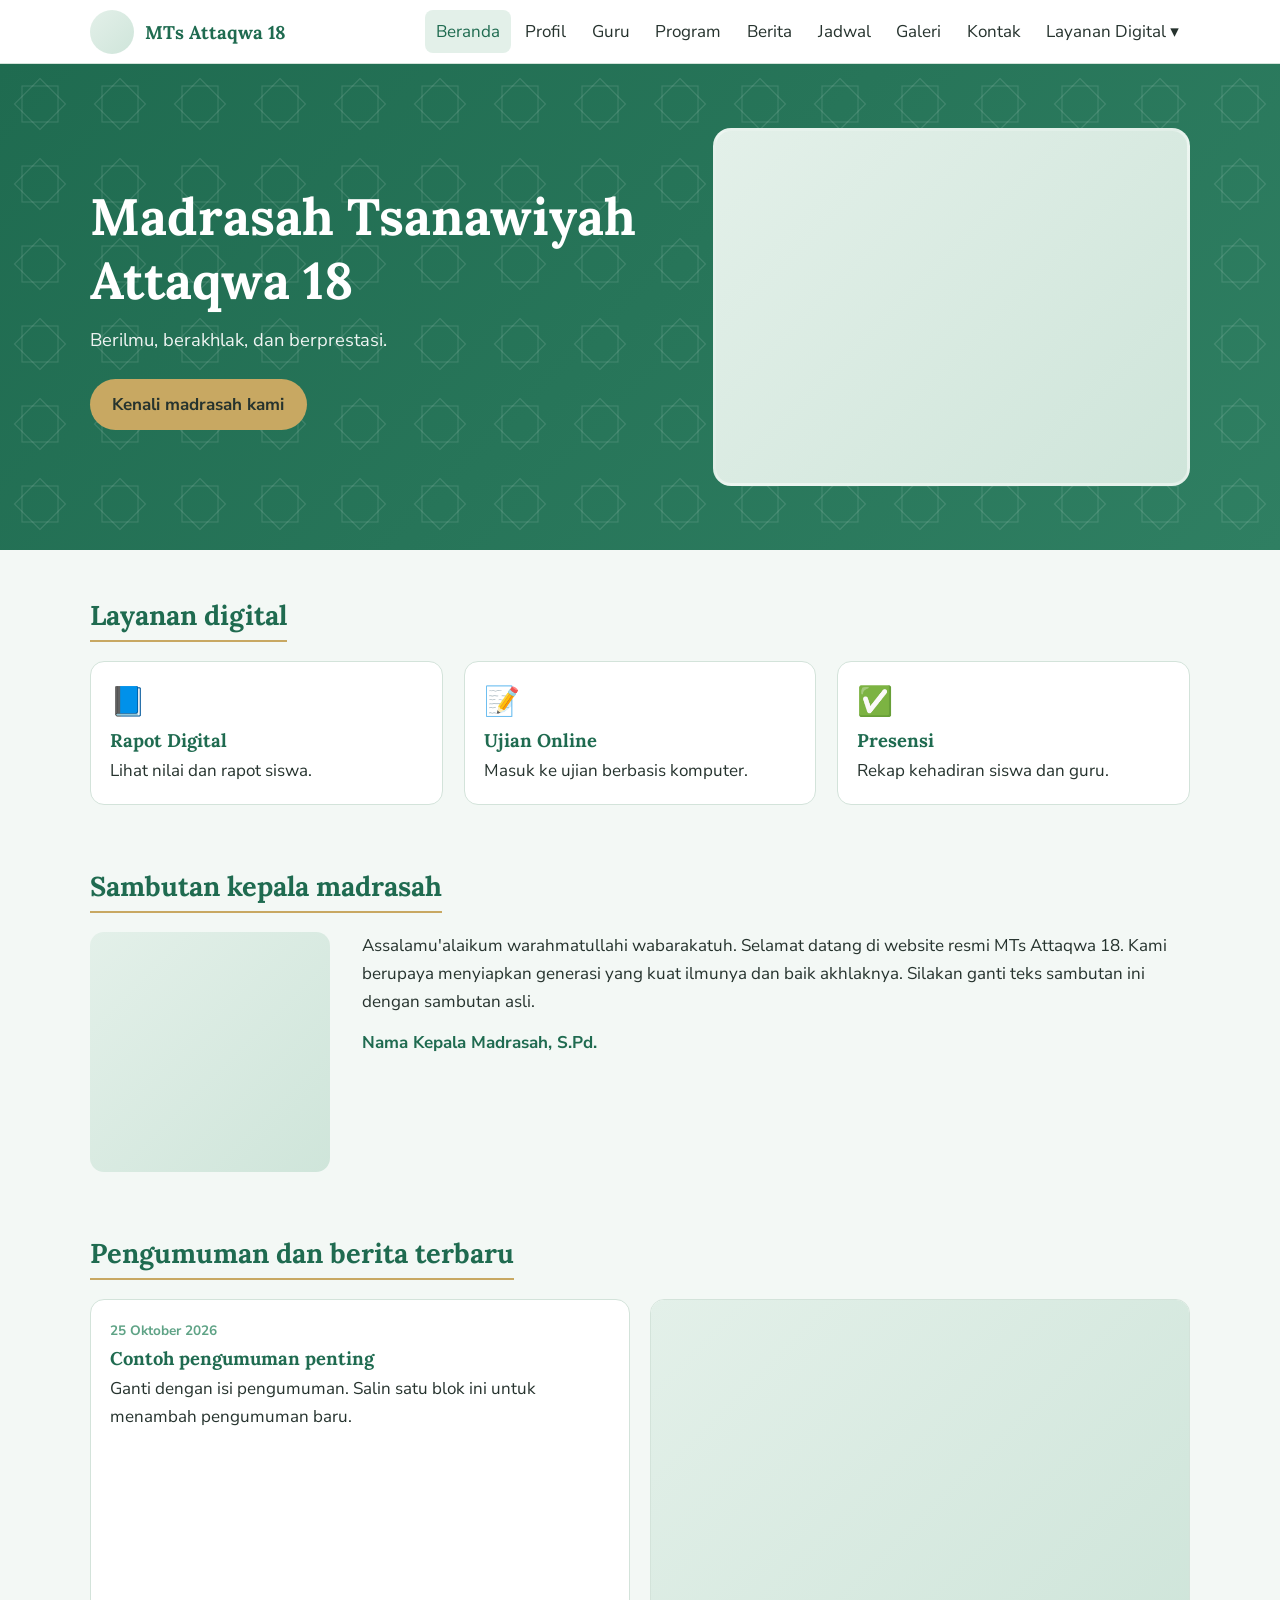
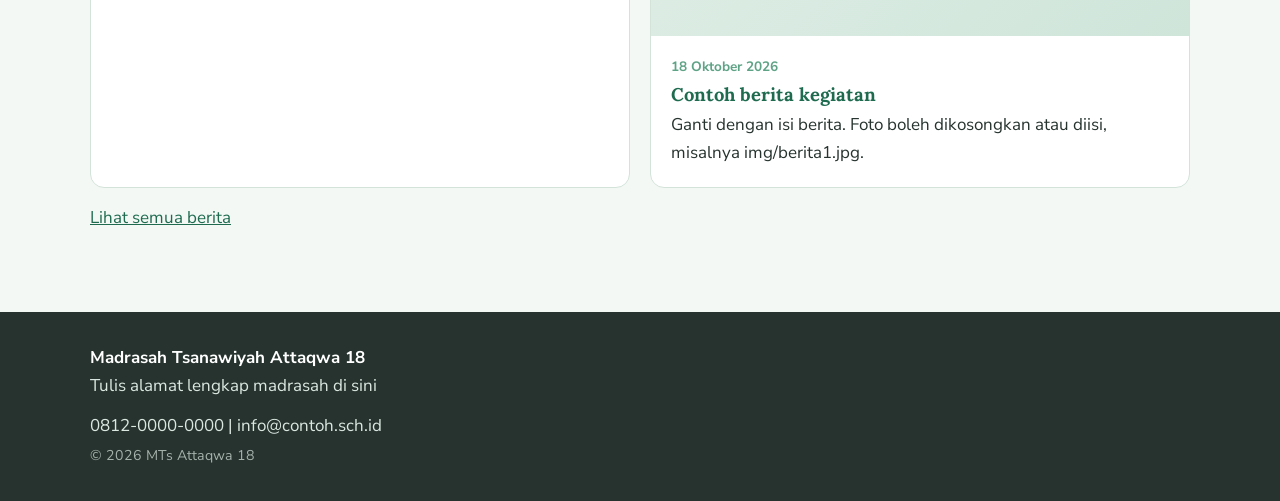
==== index.html @ 1e4f3863 "Add files via upload upload v1" ====
<!DOCTYPE html>
<html lang="id">
<head>
<meta charset="utf-8">
<meta name="viewport" content="width=device-width, initial-scale=1">
<title>Beranda | MTs Attaqwa 18</title>
<link rel="preconnect" href="https://fonts.googleapis.com">
<link href="https://fonts.googleapis.com/css2?family=Lora:wght@600;700&family=Nunito+Sans:wght@400;700&display=swap" rel="stylesheet">
<link rel="stylesheet" href="style.css">
</head>
<body data-page="index">
<div id="head"></div>
<main id="main"></main>
<div id="foot"></div>
<script src="data.js"></script>
<script src="script.js"></script>
</body>
</html>
---- style.css ----
:root{--g:#1F6B50;--g2:#5FA386;--bg:#F3F8F5;--ink:#26332E;--gold:#C8A862;--line:#d3e3da;--soft:#E3F0E9}
*{box-sizing:border-box;margin:0}
body{font:17px/1.65 "Nunito Sans",system-ui,sans-serif;color:var(--ink);background:var(--bg)}
h1,h2,h3{font-family:Lora,Georgia,serif;line-height:1.25;color:var(--g)}
h2{font-size:1.7rem;margin-bottom:1.2rem;padding-bottom:.5rem;border-bottom:2px solid var(--gold);display:inline-block}
h3{font-size:1.15rem;margin:1.2rem 0 .3rem}.card h3{margin-top:.2rem}
a{color:var(--g)}p+p{margin-top:.8rem}ul{padding-left:1.3rem}
:focus-visible{outline:3px solid var(--gold);outline-offset:2px}
.wrap{width:min(1100px,92%);margin-inline:auto}
.sec{padding:3rem 0 1rem}.prose{max-width:70ch}.more{margin-top:1rem}
/* header */
.top{background:#fff;border-bottom:1px solid var(--line);position:sticky;top:0;z-index:10}
.bar{display:flex;align-items:center;justify-content:space-between;gap:1rem;padding:.6rem 0}
.brand{display:flex;align-items:center;gap:.7rem;text-decoration:none;font:700 1.15rem Lora,serif;color:var(--g)}
.logo{width:44px;height:44px;border-radius:50%}
nav{display:flex;align-items:center;gap:.2rem}
nav a,.ddb{padding:.45rem .7rem;border-radius:8px;text-decoration:none;color:var(--ink);font:inherit;background:none;border:0;cursor:pointer}
nav a:hover,.ddb:hover,nav a[aria-current]{background:var(--soft);color:var(--g)}
.ddb::after{content:" \25BE"}
.dd{position:relative}.ddm{display:none;position:absolute;right:0;top:100%;min-width:210px;background:#fff;border:1px solid var(--line);border-radius:10px;padding:.4rem;box-shadow:0 8px 24px rgba(31,107,80,.12)}
.dd.open .ddm{display:block}.ddm a{display:block}
.burger{display:none;border:1px solid var(--line);background:#fff;border-radius:8px;padding:.4rem .8rem;font:inherit;color:var(--g)}
/* hero */
.hero{color:#fff;background:linear-gradient(135deg,#1F6B50,#2F7F62);position:relative}
.hero::before{content:"";position:absolute;inset:0;background:url("data:image/svg+xml,%3Csvg xmlns='http://www.w3.org/2000/svg' width='80' height='80'%3E%3Cg fill='none' stroke='%23fff' stroke-opacity='.13'%3E%3Crect x='22' y='22' width='36' height='36'/%3E%3Crect x='22' y='22' width='36' height='36' transform='rotate(45 40 40)'/%3E%3C/g%3E%3C/svg%3E")}
.hero-in{position:relative;display:grid;grid-template-columns:1.1fr .9fr;gap:2.5rem;align-items:center;padding:4rem 0}
.hero h1{color:#fff;font-size:clamp(2rem,4.5vw,3.2rem);margin-bottom:.8rem}
.hero p{font-size:1.15rem;opacity:.92;margin-bottom:1.5rem}
.btn{display:inline-block;background:var(--gold);color:#26332E;padding:.7rem 1.4rem;border-radius:999px;font-weight:700;text-decoration:none}
.btn:hover{background:#d6b974}
/* kartu */
.grid{display:grid;gap:1.3rem}.g3{grid-template-columns:repeat(auto-fit,minmax(250px,1fr))}.g4{grid-template-columns:repeat(auto-fit,minmax(200px,1fr))}
.card{background:#fff;border:1px solid var(--line);border-radius:14px;overflow:hidden;color:inherit;text-decoration:none;display:block}
.pad{padding:1rem 1.2rem 1.2rem}
.svc{transition:border-color .2s}.svc:hover{border-color:var(--g2)}.ico{font-size:1.8rem}
time{font-size:.85rem;color:var(--g2);font-weight:700}
.ph{background:linear-gradient(135deg,var(--soft),#cfe5da);overflow:hidden}
.ph img{width:100%;height:100%;object-fit:cover;display:block}
.thumb{aspect-ratio:16/10}.portrait{aspect-ratio:1;border-radius:14px}.card .portrait{border-radius:0}
.hero-img{aspect-ratio:4/3;border-radius:18px;border:3px solid rgba(255,255,255,.35)}
.split{display:grid;grid-template-columns:240px 1fr;gap:2rem;align-items:start}
.who{font-weight:700;color:var(--g)}
.map{width:100%;height:340px;border:0;border-radius:14px}
#main .split:has(.map){grid-template-columns:1fr 1fr}
/* jadwal */
.sel select{margin-left:.5rem;padding:.4rem .7rem;border-radius:8px;border:1px solid var(--line);font:inherit}
.scroll{overflow-x:auto;margin-top:1rem}
table{border-collapse:collapse;width:100%;min-width:640px;background:#fff}
th,td{border:1px solid var(--line);padding:.6rem .8rem;text-align:left}
thead th{background:var(--g);color:#fff}tbody th{background:var(--soft);white-space:nowrap}
footer{margin-top:4rem;background:#26332E;color:#dbe7e1;padding:2rem 0}
footer strong{color:#fff}footer small{opacity:.7}
@media(max-width:800px){
  .burger{display:block}
  nav{display:none;position:absolute;left:0;right:0;top:100%;background:#fff;flex-direction:column;align-items:stretch;padding:.6rem 4%;border-bottom:1px solid var(--line)}
  nav.open{display:flex}.ddm{position:static;box-shadow:none;margin-top:.3rem}
  .hero-in,.split,#main .split:has(.map){grid-template-columns:1fr}
  .split .portrait{max-width:200px}
}
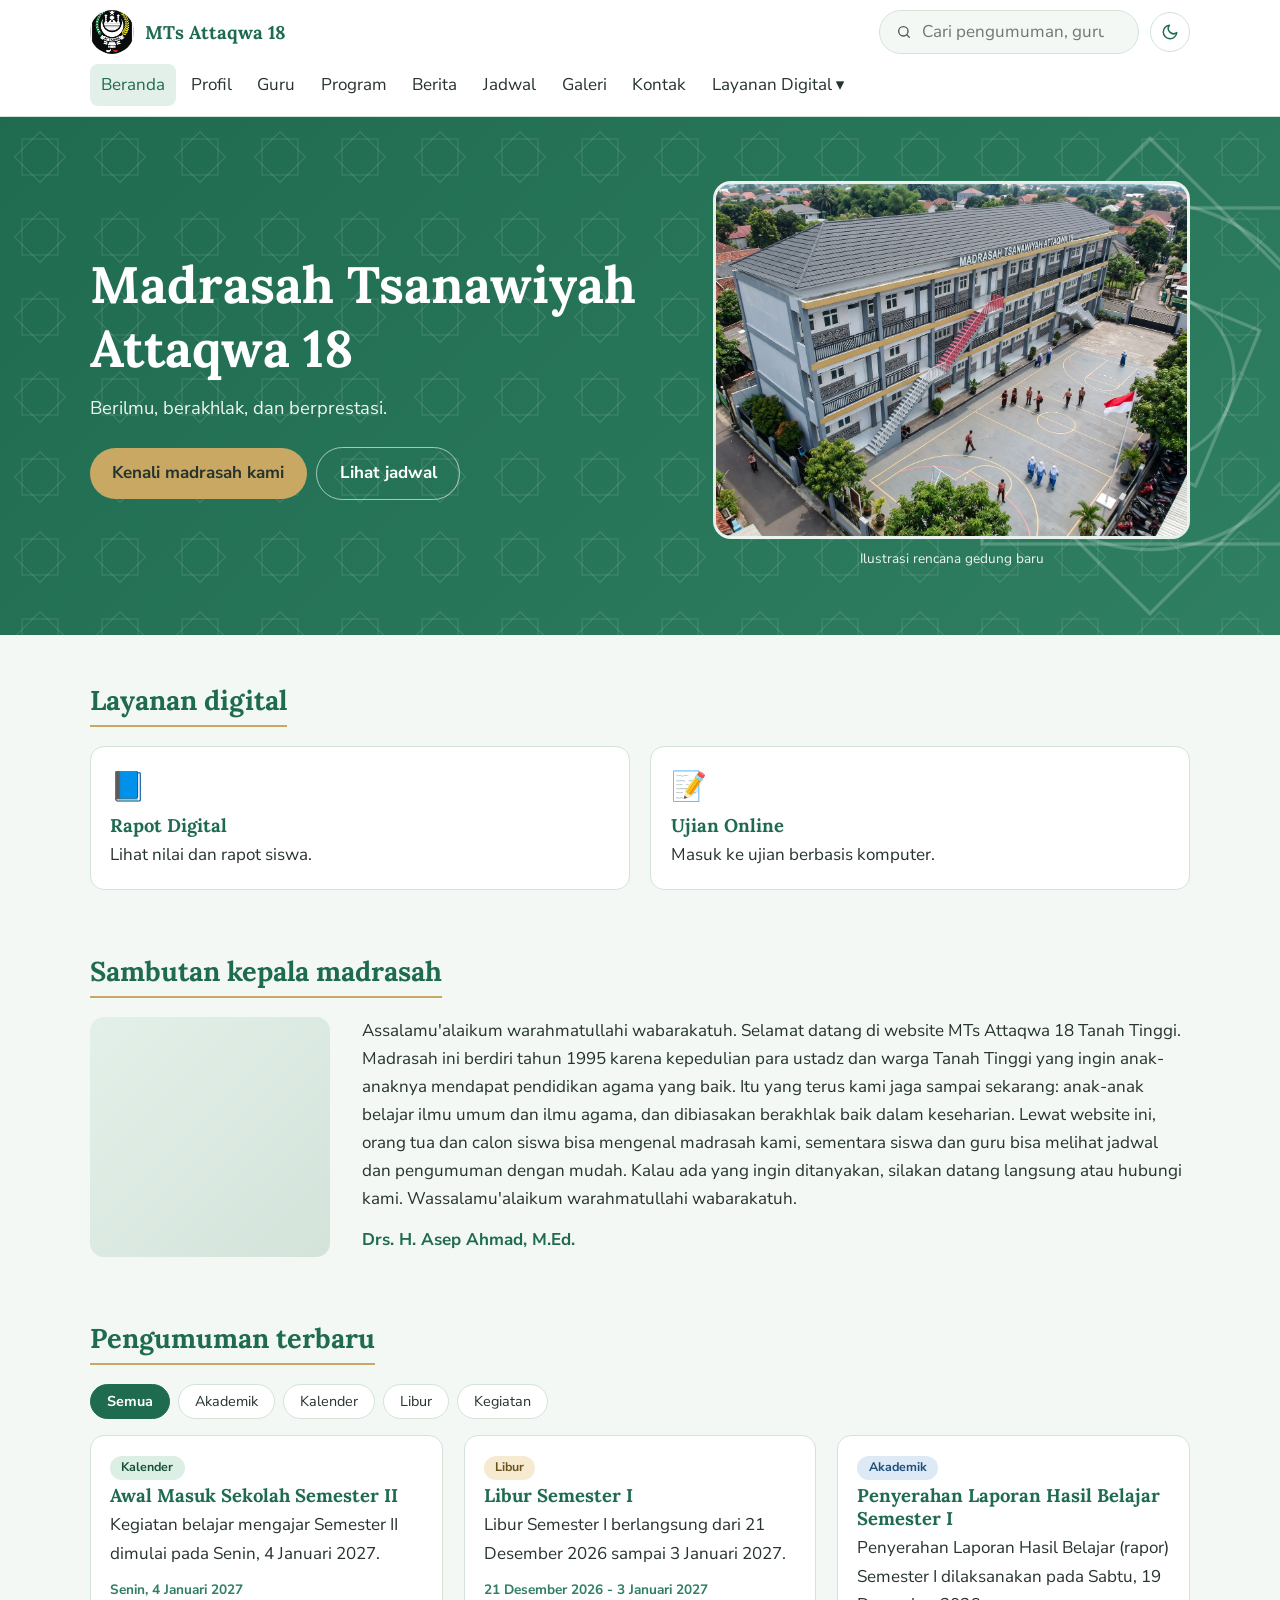
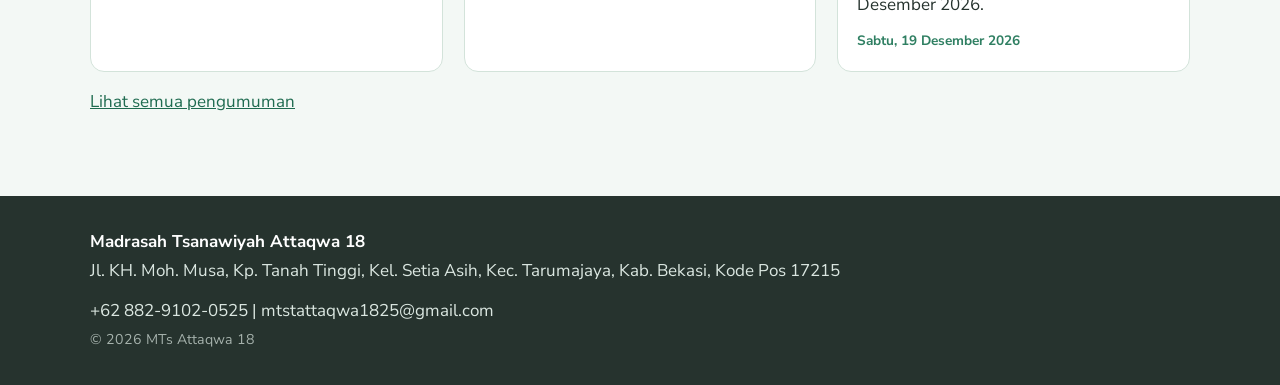
==== commit f263f5dc: "Add files via upload v8" ====
--- a/index.html
+++ b/index.html
@@ -4,6 +4,20 @@
 <meta charset="utf-8">
 <meta name="viewport" content="width=device-width, initial-scale=1">
 <title>Beranda | MTs Attaqwa 18</title>
+<meta name="description" content="Website resmi Madrasah Tsanawiyah Attaqwa 18 Tanah Tinggi, Tarumajaya, Bekasi: profil madrasah, jadwal pelajaran, pengumuman, dan layanan digital.">
+<meta name="theme-color" content="#1F6B50">
+<link rel="icon" href="img/logo.png">
+<link rel="canonical" href="https://mtsattaqwa18.github.io/">
+<meta property="og:type" content="website">
+<meta property="og:locale" content="id_ID">
+<meta property="og:site_name" content="MTs Attaqwa 18">
+<meta property="og:title" content="Beranda | MTs Attaqwa 18">
+<meta property="og:description" content="Website resmi Madrasah Tsanawiyah Attaqwa 18 Tanah Tinggi, Tarumajaya, Bekasi: profil madrasah, jadwal pelajaran, pengumuman, dan layanan digital.">
+<meta property="og:url" content="https://mtsattaqwa18.github.io/">
+<meta property="og:image" content="https://mtsattaqwa18.github.io/img/share.jpg">
+<meta property="og:image:width" content="1200">
+<meta property="og:image:height" content="630">
+<meta name="twitter:card" content="summary_large_image">
 <link rel="preconnect" href="https://fonts.googleapis.com">
 <link href="https://fonts.googleapis.com/css2?family=Lora:wght@600;700&family=Nunito+Sans:wght@400;700&display=swap" rel="stylesheet">
 <link rel="stylesheet" href="style.css">
--- a/style.css
+++ b/style.css
@@ -1,4 +1,4 @@
-:root{--g:#1F6B50;--g2:#5FA386;--bg:#F3F8F5;--ink:#26332E;--gold:#C8A862;--line:#d3e3da;--soft:#E3F0E9}
+:root{--sf:#fff;--mut:#4a5a54;--dt:#2F7F62;--g:#1F6B50;--g2:#5FA386;--bg:#F3F8F5;--ink:#26332E;--gold:#C8A862;--line:#d3e3da;--soft:#E3F0E9}
 *{box-sizing:border-box;margin:0}
 body{font:17px/1.65 "Nunito Sans",system-ui,sans-serif;color:var(--ink);background:var(--bg)}
 h1,h2,h3{font-family:Lora,Georgia,serif;line-height:1.25;color:var(--g)}
@@ -9,7 +9,7 @@
 .wrap{width:min(1100px,92%);margin-inline:auto}
 .sec{padding:3rem 0 1rem}.prose{max-width:70ch}.more{margin-top:1rem}
 /* header */
-.top{background:#fff;border-bottom:1px solid var(--line);position:sticky;top:0;z-index:10}
+.top{background:var(--sf);border-bottom:1px solid var(--line);position:sticky;top:0;z-index:10}
 .bar{display:flex;align-items:center;justify-content:space-between;gap:1rem;padding:.6rem 0}
 .brand{display:flex;align-items:center;gap:.7rem;text-decoration:none;font:700 1.15rem Lora,serif;color:var(--g)}
 .logo{width:44px;height:44px;border-radius:50%}
@@ -17,24 +17,25 @@
 nav a,.ddb{padding:.45rem .7rem;border-radius:8px;text-decoration:none;color:var(--ink);font:inherit;background:none;border:0;cursor:pointer}
 nav a:hover,.ddb:hover,nav a[aria-current]{background:var(--soft);color:var(--g)}
 .ddb::after{content:" \25BE"}
-.dd{position:relative}.ddm{display:none;position:absolute;right:0;top:100%;min-width:210px;background:#fff;border:1px solid var(--line);border-radius:10px;padding:.4rem;box-shadow:0 8px 24px rgba(31,107,80,.12)}
+.dd{position:relative}.ddm{display:none;position:absolute;right:0;top:100%;min-width:210px;background:var(--sf);border:1px solid var(--line);border-radius:10px;padding:.4rem;box-shadow:0 8px 24px rgba(31,107,80,.12)}
 .dd.open .ddm{display:block}.ddm a{display:block}
-.burger{display:none;border:1px solid var(--line);background:#fff;border-radius:8px;padding:.4rem .8rem;font:inherit;color:var(--g)}
+.burger{display:none;border:1px solid var(--line);background:var(--sf);border-radius:8px;padding:.4rem .8rem;font:inherit;color:var(--g)}
 /* hero */
-.hero{color:#fff;background:linear-gradient(135deg,#1F6B50,#2F7F62);position:relative}
-.hero::before{content:"";position:absolute;inset:0;background:url("data:image/svg+xml,%3Csvg xmlns='http://www.w3.org/2000/svg' width='80' height='80'%3E%3Cg fill='none' stroke='%23fff' stroke-opacity='.13'%3E%3Crect x='22' y='22' width='36' height='36'/%3E%3Crect x='22' y='22' width='36' height='36' transform='rotate(45 40 40)'/%3E%3C/g%3E%3C/svg%3E")}
-.hero-in{position:relative;display:grid;grid-template-columns:1.1fr .9fr;gap:2.5rem;align-items:center;padding:4rem 0}
+.hero{color:#fff;background:linear-gradient(135deg,#1F6B50,#2F7F62);position:relative;overflow:hidden}
+.hero::before{content:"";position:absolute;inset:-80px;animation:drift 40s linear infinite;background:url("data:image/svg+xml,%3Csvg xmlns='http://www.w3.org/2000/svg' width='80' height='80'%3E%3Cg fill='none' stroke='%23fff' stroke-opacity='.13'%3E%3Crect x='22' y='22' width='36' height='36'/%3E%3Crect x='22' y='22' width='36' height='36' transform='rotate(45 40 40)'/%3E%3C/g%3E%3C/svg%3E")}
+.hero-in{position:relative;z-index:1;display:grid;grid-template-columns:1.1fr .9fr;gap:2.5rem;align-items:center;padding:4rem 0}
 .hero h1{color:#fff;font-size:clamp(2rem,4.5vw,3.2rem);margin-bottom:.8rem}
 .hero p{font-size:1.15rem;opacity:.92;margin-bottom:1.5rem}
+.hero .cap{font-size:.85rem;margin:.6rem 0 0;text-align:center}
 .btn{display:inline-block;background:var(--gold);color:#26332E;padding:.7rem 1.4rem;border-radius:999px;font-weight:700;text-decoration:none}
 .btn:hover{background:#d6b974}
 /* kartu */
 .grid{display:grid;gap:1.3rem}.g3{grid-template-columns:repeat(auto-fit,minmax(250px,1fr))}.g4{grid-template-columns:repeat(auto-fit,minmax(200px,1fr))}
-.card{background:#fff;border:1px solid var(--line);border-radius:14px;overflow:hidden;color:inherit;text-decoration:none;display:block}
+.card{background:var(--sf);border:1px solid var(--line);border-radius:14px;overflow:hidden;color:inherit;text-decoration:none;display:block}
 .pad{padding:1rem 1.2rem 1.2rem}
 .svc{transition:border-color .2s}.svc:hover{border-color:var(--g2)}.ico{font-size:1.8rem}
-time{font-size:.85rem;color:var(--g2);font-weight:700}
-.ph{background:linear-gradient(135deg,var(--soft),#cfe5da);overflow:hidden}
+time{font-size:.85rem;color:var(--dt);font-weight:700}
+.ph{background:linear-gradient(135deg,var(--soft),var(--line));overflow:hidden}
 .ph img{width:100%;height:100%;object-fit:cover;display:block}
 .thumb{aspect-ratio:16/10}.portrait{aspect-ratio:1;border-radius:14px}.card .portrait{border-radius:0}
 .hero-img{aspect-ratio:4/3;border-radius:18px;border:3px solid rgba(255,255,255,.35)}
@@ -45,15 +46,48 @@
 /* jadwal */
 .sel select{margin-left:.5rem;padding:.4rem .7rem;border-radius:8px;border:1px solid var(--line);font:inherit}
 .scroll{overflow-x:auto;margin-top:1rem}
-table{border-collapse:collapse;width:100%;min-width:640px;background:#fff}
+table{border-collapse:collapse;width:100%;min-width:640px;background:var(--sf)}
 th,td{border:1px solid var(--line);padding:.6rem .8rem;text-align:left}
-thead th{background:var(--g);color:#fff}tbody th{background:var(--soft);white-space:nowrap}
+thead th{background:var(--g);color:#fff}tbody th{background:var(--soft);white-space:nowrap}thead th:first-child,tbody th{position:sticky;left:0}
+.hint{display:none;font-size:.9rem;color:var(--mut);margin-top:.8rem}.peng{gap:.8rem 1.3rem}.peng p{margin:0}
 footer{margin-top:4rem;background:#26332E;color:#dbe7e1;padding:2rem 0}
 footer strong{color:#fff}footer small{opacity:.7}
 @media(max-width:800px){
+  .hint{display:block}table{font-size:.92rem}
   .burger{display:block}
-  nav{display:none;position:absolute;left:0;right:0;top:100%;background:#fff;flex-direction:column;align-items:stretch;padding:.6rem 4%;border-bottom:1px solid var(--line)}
+  nav{display:none;position:absolute;left:0;right:0;top:100%;background:var(--sf);flex-direction:column;align-items:stretch;padding:.6rem 4%;border-bottom:1px solid var(--line)}
   nav.open{display:flex}.ddm{position:static;box-shadow:none;margin-top:.3rem}
   .hero-in,.split,#main .split:has(.map){grid-template-columns:1fr}
   .split .portrait{max-width:200px}
 }
+
+/* hiasan hero: transform saja agar ringan */
+.hero::after{content:"";position:absolute;width:560px;height:560px;right:-150px;top:50%;margin-top:-280px;background:url("data:image/svg+xml,%3Csvg xmlns='http://www.w3.org/2000/svg' viewBox='0 0 200 200'%3E%3Cg fill='none' stroke='%23fff' stroke-opacity='.2' stroke-width='1.2'%3E%3Crect x='40' y='40' width='120' height='120'/%3E%3Crect x='40' y='40' width='120' height='120' transform='rotate(45 100 100)'/%3E%3Ccircle cx='100' cy='100' r='62'/%3E%3Ccircle cx='100' cy='100' r='30'/%3E%3Crect x='70' y='70' width='60' height='60' transform='rotate(22.5 100 100)'/%3E%3C/g%3E%3C/svg%3E") center/contain no-repeat;animation:spin 120s linear infinite;will-change:transform}
+.hero::before{will-change:transform}
+@keyframes drift{to{transform:translate(80px,80px)}}
+@keyframes spin{to{transform:rotate(360deg)}}
+.hero.jeda::before,.hero.jeda::after{animation-play-state:paused}
+@media(prefers-reduced-motion:reduce){.hero::before,.hero::after{animation:none}}
+.btn.o{background:none;border:1px solid rgba(255,255,255,.6);color:#fff;margin-left:.6rem}.btn.o:hover{background:rgba(255,255,255,.12)}
+/* header baru: pencarian dan tombol mode */
+.rt{display:flex;align-items:center;gap:.7rem}.sr{position:relative}
+.sbox{display:flex;align-items:center;gap:.5rem;width:260px;border:1px solid var(--line);border-radius:999px;padding:.4rem 1rem;background:var(--bg);color:var(--mut)}
+.sbox input{border:0;background:none;font:inherit;color:var(--ink);outline:none;width:100%}
+.hasil{position:absolute;right:0;top:calc(100% + 6px);width:340px;max-width:92vw;background:var(--sf);border:1px solid var(--line);border-radius:12px;padding:.4rem;box-shadow:0 8px 24px rgba(0,0,0,.14);z-index:20}
+.hasil a{display:block;padding:.45rem .7rem;border-radius:8px;text-decoration:none;color:var(--ink)}.hasil a:hover{background:var(--soft)}.hasil small{display:block;color:var(--mut)}
+.tg{width:40px;height:40px;border-radius:50%;border:1px solid var(--line);background:var(--sf);color:var(--g);display:flex;align-items:center;justify-content:center;cursor:pointer}
+nav{flex-wrap:wrap;padding-bottom:.6rem}
+/* kategori dan penyaring */
+.ch{display:inline-block;font-size:.78rem;font-weight:700;padding:.1rem .7rem;border-radius:999px}
+.c1{background:#DCEFE5;color:#17513D}.c2{background:#F6EBD0;color:#6B5320}.c3{background:#DDEAF6;color:#1F4E79}.c4{background:#E7E3F3;color:#3E3470}
+.dt{display:block;margin-top:.7rem}
+.fl{display:flex;gap:.5rem;flex-wrap:wrap;margin-bottom:1rem}
+.fl button{font:inherit;font-size:.9rem;padding:.3rem 1rem;border-radius:999px;border:1px solid var(--line);background:var(--sf);color:var(--ink);cursor:pointer}
+.fl button.on{background:var(--g);border-color:var(--g);color:#fff;font-weight:700}
+.kosong{color:var(--mut)}.sel select{background:var(--sf);color:var(--ink)}
+/* mode gelap */
+[data-tema=gelap]{--sf:#1A2B25;--bg:#12201B;--ink:#E4EFE9;--mut:#A9BDB4;--g:#7CC4A4;--line:#2B4137;--soft:#23382F;--dt:#8FD0B1;color-scheme:dark}
+[data-tema=gelap] .hero{background:linear-gradient(135deg,#1D5E47,#17493A)}
+[data-tema=gelap] thead th,[data-tema=gelap] .fl button.on{color:#12201B}
+[data-tema=gelap] .c1{background:#25483A;color:#BFE6D3}[data-tema=gelap] .c2{background:#4A3F22;color:#EFD9A0}[data-tema=gelap] .c3{background:#23405A;color:#BCD8F2}[data-tema=gelap] .c4{background:#342F55;color:#D6D0F0}
+@media(max-width:800px){.bar{flex-wrap:wrap}.rt{width:100%;position:relative}.sr{position:static;flex:1}.sbox{width:100%}.hasil{left:0;right:0;width:auto;max-width:none}.hero::after{width:380px;height:380px;margin-top:-190px;right:-160px}}
